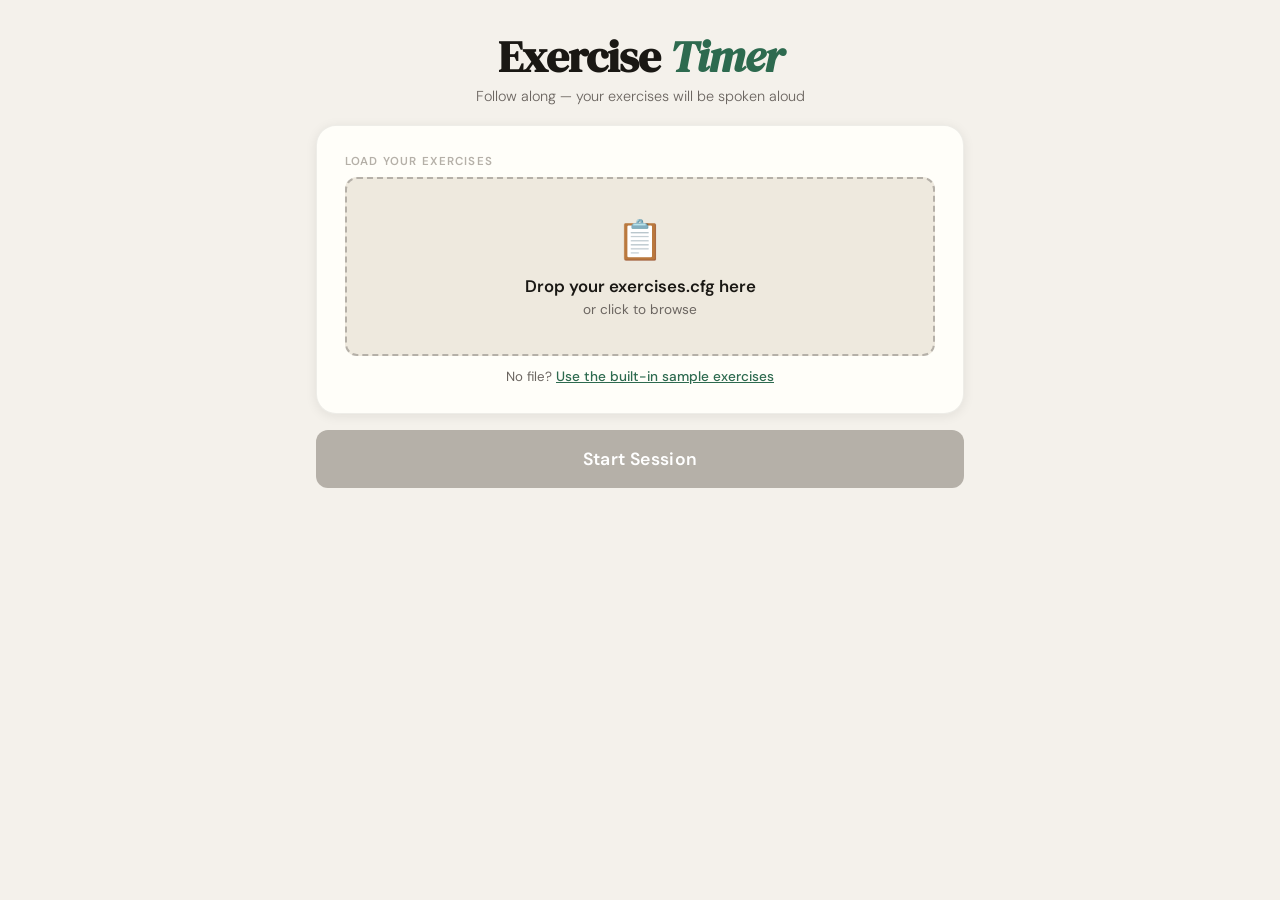
==== exercise/index.html @ 4d51b104 "chore: deploy exercise-timer from hughs-repo/exercise-timer@225a8779bfdbda6b2111a5f6056d120f2f032380" ====
<!DOCTYPE html>
<html lang="en">
<head>
<meta charset="UTF-8">
<meta name="viewport"  content="width=device-width, initial-scale=1.0">
<title>Exercise Timer</title>
<link rel="stylesheet" href="exercise_timer.css">
</head>
<body>
<div class="app">

  <!-- ═══ HEADER ═══ -->
  <header>
    <h1>Exercise <em>Timer</em></h1>
    <p>Follow along — your exercises will be spoken aloud</p>
  </header>

  <!-- ═══ SETUP SCREEN ═══ -->
  <div id="screen-setup" class="screen-active">

    <div class="speech-warn" id="speech-warn">
      ⚠ Your browser may not support speech. Please use Chrome, Edge, or Safari for the best experience.
    </div>

    <div class="card">
      <div class="section-label">Load your exercises</div>
      <div class="upload-zone" id="upload-zone">
        <input type="file" id="cfg-file" accept=".cfg,.txt,.ini">
        <span class="upload-icon">📋</span>
        <h3>Drop your exercises.cfg here</h3>
        <p>or click to browse</p>
      </div>
      <div class="cfg-status hidden" id="cfg-status"></div>
      <p class="cfg-hint">
        No file? <button class="btn-link" id="btn-use-default">Use the built-in sample exercises</button>
      </p>
    </div>

    <div class="card hidden" id="preview-card">
      <div class="section-label">Exercises loaded — tap to skip, drag &#8942; to reorder</div>
      <ul class="exercise-preview" id="exercise-preview"></ul>
      <p class="preview-hint">Greyed-out exercises will be skipped. Active exercises run in the order shown.</p>
    </div>

    <button class="btn-start" id="btn-start" disabled>Start Session</button>
  </div>

  <!-- ═══ SESSION SCREEN ═══ -->
  <div id="screen-session">

    <!-- Progress -->
    <div class="card card-progress">
      <div class="progress-bar-wrap"><div class="progress-bar-fill" id="progress-fill"></div></div>
      <div class="progress-label">
        <span id="progress-text">Starting…</span>
        <span id="elapsed-time">0:00</span>
      </div>
    </div>

    <!-- Info strip -->
    <div class="info-strip">
      <div class="info-chip">
        <div class="info-chip-label">Exercise</div>
        <div class="info-chip-value" id="chip-exercise">—</div>
      </div>
      <div class="info-chip">
        <div class="info-chip-label">Set</div>
        <div class="info-chip-value" id="chip-set">—</div>
      </div>
      <div class="info-chip">
        <div class="info-chip-label">Focus</div>
        <div class="info-chip-value" id="chip-focus">—</div>
      </div>
    </div>

    <!-- Main status -->
    <div class="card status-card">
      <div class="status-tag tag-intro" id="status-tag">Intro</div>
      <div class="status-main" id="status-main">Get ready</div>
      <div class="status-sub"  id="status-sub">Your session is about to begin</div>

      <div class="count-ring-wrap" id="ring-wrap">
        <div class="count-ring">
          <svg viewBox="0 0 96 96" width="96" height="96">
            <circle class="ring-bg"   cx="48" cy="48" r="42"/>
            <circle class="ring-fill" cx="48" cy="48" r="42"
              id="ring-fill-el"/>
          </svg>
          <div class="count-num" id="count-num">—</div>
        </div>
      </div>

      <div class="rep-dots" id="rep-dots"></div>
    </div>

    <!-- Log -->
    <div class="card card-log">
      <div class="section-label">Activity log</div>
      <div class="log" id="log"></div>
    </div>

    <!-- Controls -->
    <div class="controls">
      <button class="btn-pause" id="btn-pause">⏸ Pause</button>
      <button class="btn-stop"  id="btn-stop">Stop</button>
    </div>
  </div>

  <!-- ═══ DONE SCREEN ═══ -->
  <div id="screen-done">
    <div class="card done-card">
      <span class="done-icon">🎉</span>
      <h2>Session Complete!</h2>
      <p>Excellent work. Make sure to stay hydrated and rest well.</p>
      <div class="done-time" id="done-time"></div>
    </div>
    <button class="btn-again" id="btn-again">Start Another Session</button>
  </div>

</div>

<!-- ═══ PAUSE OVERLAY ═══ -->
<div class="pause-overlay" id="pause-overlay">
  <div class="pause-box">
    <h2>⏸ Paused</h2>
    <p>Take your time. Press Resume when you're ready to continue.</p>
    <button class="btn-resume" id="btn-resume">▶ Resume</button>
  </div>
</div>

<script src="exercise_timer.js"></script>
</body>
</html>
---- exercise/exercise_timer.css ----
/* ── Fonts ── */
  @import url('https://fonts.googleapis.com/css2?family=DM+Serif+Display:ital@0;1&family=DM+Sans:wght@300;400;500;600&display=swap');

  /* ── Variables ── */
  :root {
    --bg:           #f4f1eb;
    --surface:      #fffef9;
    --surface2:     #eee9de;
    --ink:          #1a1814;
    --ink-soft:     #6b6560;
    --ink-faint:    #b5b0a8;
    --accent:       #2d6a4f;
    --accent-light: #d8f3dc;
    --warn:         #c1440e;
    --warn-light:   #fde8df;
    --gold:         #b5830a;
    --gold-light:   #fef3cd;
    --radius:       12px;
    --radius-lg:    20px;
    --shadow:       0 2px 12px rgba(26,24,20,0.08);
    --shadow-lg:    0 8px 40px rgba(26,24,20,0.14);
    --transition:   0.25s ease;
  }

  /* ── Reset ── */
  *, *::before, *::after { box-sizing: border-box; margin: 0; padding: 0; }
  html, body { height: 100%; }

  body {
    font-family: 'DM Sans', sans-serif;
    background: var(--bg);
    color: var(--ink);
    min-height: 100vh;
    display: flex;
    flex-direction: column;
    align-items: center;
  }

  /* ── Layout ── */
  .app {
    width: 100%;
    max-width: 680px;
    padding: 24px 16px 16px;
    display: flex;
    flex-direction: column;
    gap: 16px;
  }

  /* ── Header ── */
  header {
    text-align: center;
    padding: 8px 0 4px;
  }
  header h1 {
    font-family: 'DM Serif Display', serif;
    font-size: clamp(2rem, 6vw, 2.8rem);
    letter-spacing: -0.02em;
    color: var(--ink);
    line-height: 1.1;
  }
  header h1 em {
    font-style: italic;
    color: var(--accent);
  }
  header p {
    margin-top: 6px;
    font-size: 0.9rem;
    color: var(--ink-soft);
    font-weight: 300;
  }

  /* ── Cards ── */
  .card {
    background: var(--surface);
    border-radius: var(--radius-lg);
    padding: 28px 28px;
    box-shadow: var(--shadow);
    border: 1px solid rgba(26,24,20,0.07);
  }

  /* ── Setup screen ── */
  #screen-setup  { display: none; flex-direction: column; gap: 16px; }
  #screen-setup.screen-active  { display: flex; }

  .upload-zone {
    border: 2px dashed var(--ink-faint);
    border-radius: var(--radius);
    padding: 36px 24px;
    text-align: center;
    cursor: pointer;
    transition: var(--transition);
    background: var(--surface2);
    position: relative;
  }
  .upload-zone:hover, .upload-zone.drag-over {
    border-color: var(--accent);
    background: var(--accent-light);
  }
  .upload-zone input[type=file] {
    position: absolute; inset: 0; opacity: 0; cursor: pointer; width: 100%; height: 100%;
  }
  .upload-icon {
    font-size: 2.4rem;
    margin-bottom: 10px;
    display: block;
  }
  .upload-zone h3 {
    font-size: 1.05rem;
    font-weight: 600;
    margin-bottom: 4px;
  }
  .upload-zone p {
    font-size: 0.85rem;
    color: var(--ink-soft);
  }
  .upload-zone.loaded {
    border-color: var(--accent);
    border-style: solid;
    background: var(--accent-light);
  }
  .upload-zone.loaded .upload-icon::after { content: '✓'; }

  .cfg-status {
    font-size: 0.82rem;
    color: var(--accent);
    font-weight: 500;
    margin-top: 6px;
  }

  /* Use default config button */
  .btn-link {
    background: none; border: none; cursor: pointer;
    color: var(--accent); font-size: 0.85rem; font-weight: 500;
    text-decoration: underline; font-family: inherit;
    padding: 0;
  }
  .btn-link:hover { color: var(--ink); }

  /* Exercise preview list */
  .exercise-preview {
    list-style: none;
    display: flex;
    flex-direction: column;
    gap: 8px;
  }
  .exercise-preview li {
    display: flex;
    align-items: center;
    gap: 10px;
    padding: 10px 14px;
    background: var(--surface2);
    border-radius: var(--radius);
    font-size: 0.9rem;
  }
  .ex-num {
    width: 26px; height: 26px;
    border-radius: 50%;
    background: var(--accent);
    color: white;
    display: flex; align-items: center; justify-content: center;
    font-size: 0.75rem; font-weight: 600;
    flex-shrink: 0;
  }
  .ex-meta { color: var(--ink-soft); font-size: 0.78rem; margin-top: 2px; }

  /* ── Big start button ── */
  .btn-start {
    width: 100%;
    padding: 18px 24px;
    background: var(--accent);
    color: white;
    border: none;
    border-radius: var(--radius);
    font-family: 'DM Sans', sans-serif;
    font-size: 1.1rem;
    font-weight: 600;
    cursor: pointer;
    letter-spacing: 0.02em;
    transition: var(--transition);
    box-shadow: 0 4px 16px rgba(45,106,79,0.3);
    position: sticky;
    bottom: 0;
    z-index: 10;
  }
  .btn-start:hover { background: #235c42; transform: translateY(-1px); box-shadow: 0 6px 20px rgba(45,106,79,0.35); }
  .btn-start:active { transform: translateY(0); }
  .btn-start:disabled { background: var(--ink-faint); box-shadow: none; cursor: not-allowed; transform: none; }

  /* ── Session screen ── */
  #screen-session { display: none; flex-direction: column; gap: 16px; }
  #screen-session.screen-active { display: flex; }

  /* Progress bar */
  .progress-bar-wrap {
    background: var(--surface2);
    border-radius: 99px;
    height: 6px;
    overflow: hidden;
  }
  .progress-bar-fill {
    height: 100%;
    background: var(--accent);
    border-radius: 99px;
    transition: width 0.3s linear;
    width: var(--progress-pct, 0%);
  }
  .progress-label {
    display: flex; justify-content: space-between;
    font-size: 0.78rem; color: var(--ink-soft);
    margin-top: 6px;
  }

  /* Status card — the main display */
  .status-card {
    text-align: center;
    padding: 20px 20px;
  }
  .status-tag {
    display: inline-block;
    font-size: 0.72rem;
    font-weight: 600;
    letter-spacing: 0.12em;
    text-transform: uppercase;
    padding: 4px 12px;
    border-radius: 99px;
    margin-bottom: 8px;
  }
  .tag-intro    { background: var(--gold-light);   color: var(--gold); }
  .tag-ready    { background: var(--surface2);      color: var(--ink-soft); }
  .tag-hold     { background: var(--accent-light);  color: var(--accent); }
  .tag-relax    { background: var(--warn-light);    color: var(--warn); }
  .tag-done     { background: var(--accent-light);  color: var(--accent); }

  .status-main {
    font-family: 'DM Serif Display', serif;
    font-size: clamp(1.8rem, 7vw, 2.8rem);
    line-height: 1.1;
    letter-spacing: -0.02em;
    margin-bottom: 6px;
    min-height: 1.2em;
  }
  .status-sub {
    font-size: 0.88rem;
    color: var(--ink-soft);
    font-weight: 400;
    min-height: 1.4em;
  }

  /* Count ring */
  .count-ring-wrap {
    display: flex;
    justify-content: center;
    margin: 12px 0 4px;
  }
  .count-ring {
    position: relative;
    width: 96px; height: 96px;
  }
  .count-ring svg { transform: rotate(-90deg); }
  .count-ring circle {
    fill: none;
    stroke-width: 7;
  }
  .ring-bg    { stroke: var(--surface2); }
  .ring-fill  { stroke: var(--accent); stroke-linecap: round;
                stroke-dasharray: 263.9;
                stroke-dashoffset: var(--dash-offset, 0);
                transition: stroke-dashoffset 0.9s linear; }
  .ring-fill.relax { stroke: var(--warn); }
  .count-num {
    position: absolute; inset: 0;
    display: flex; align-items: center; justify-content: center;
    font-family: 'DM Serif Display', serif;
    font-size: 2rem;
    color: var(--ink);
  }

  /* Rep tracker dots */
  .rep-dots {
    display: flex; flex-wrap: wrap; justify-content: center; gap: 6px;
    margin: 12px 0 4px;
  }
  .rep-dot {
    width: 10px; height: 10px;
    border-radius: 50%;
    background: var(--surface2);
    border: 1.5px solid var(--ink-faint);
    transition: var(--transition);
  }
  .rep-dot.done  { background: var(--accent); border-color: var(--accent); }
  .rep-dot.active { background: var(--gold);  border-color: var(--gold); transform: scale(1.3); }

  /* Info strip: exercise / set / focus area */
  .info-strip {
    display: grid;
    grid-template-columns: 1fr 1fr 1fr;
    gap: 8px;
  }
  .info-chip {
    background: var(--surface2);
    border-radius: var(--radius);
    padding: 10px 12px;
    text-align: center;
  }
  .info-chip-label {
    font-size: 0.68rem;
    letter-spacing: 0.08em;
    text-transform: uppercase;
    color: var(--ink-faint);
    font-weight: 600;
  }
  .info-chip-value {
    font-size: 0.9rem;
    font-weight: 600;
    color: var(--ink);
    margin-top: 2px;
    white-space: nowrap;
    overflow: hidden;
    text-overflow: ellipsis;
  }

  /* Log */
  .log {
    background: var(--surface2);
    border-radius: var(--radius);
    padding: 12px 14px;
    max-height: 100px;
    overflow-y: auto;
    font-size: 0.8rem;
    color: var(--ink-soft);
    line-height: 1.7;
  }
  .log-entry { display: flex; gap: 8px; }
  .log-time  { color: var(--ink-faint); flex-shrink: 0; font-size: 0.72rem; padding-top: 2px; }

  /* Controls */
  .controls {
    display: flex;
    gap: 12px;
    position: sticky;
    bottom: 0;
    background: var(--bg);
    padding: 12px 0 4px;
    z-index: 10;
  }
  .btn-pause {
    flex: 1;
    padding: 16px;
    border-radius: var(--radius);
    font-family: 'DM Sans', sans-serif;
    font-size: 1rem;
    font-weight: 600;
    cursor: pointer;
    border: 2px solid var(--accent);
    background: white;
    color: var(--accent);
    transition: var(--transition);
  }
  .btn-pause:hover  { background: var(--accent-light); }
  .btn-pause.paused { background: var(--accent); color: white; }
  .btn-stop {
    padding: 16px 20px;
    border-radius: var(--radius);
    font-family: 'DM Sans', sans-serif;
    font-size: 0.9rem;
    font-weight: 500;
    cursor: pointer;
    border: 2px solid var(--ink-faint);
    background: white;
    color: var(--ink-soft);
    transition: var(--transition);
  }
  .btn-stop:hover { border-color: var(--warn); color: var(--warn); background: var(--warn-light); }

  /* Pause overlay */
  .pause-overlay {
    display: none;
    position: fixed; inset: 0;
    background: rgba(26,24,20,0.55);
    backdrop-filter: blur(4px);
    z-index: 100;
    align-items: center;
    justify-content: center;
  }
  .pause-overlay.active { display: flex; }
  .pause-box {
    background: var(--surface);
    border-radius: var(--radius-lg);
    padding: 40px 48px;
    text-align: center;
    box-shadow: var(--shadow-lg);
    max-width: 360px;
  }
  .pause-box h2 {
    font-family: 'DM Serif Display', serif;
    font-size: 2rem;
    margin-bottom: 8px;
  }
  .pause-box p {
    color: var(--ink-soft);
    font-size: 0.9rem;
    margin-bottom: 24px;
  }
  .btn-resume {
    width: 100%;
    padding: 16px;
    background: var(--accent);
    color: white;
    border: none;
    border-radius: var(--radius);
    font-family: 'DM Sans', sans-serif;
    font-size: 1rem;
    font-weight: 600;
    cursor: pointer;
    transition: var(--transition);
  }
  .btn-resume:hover { background: #235c42; }

  /* ── Done screen ── */
  #screen-done {
    display: none;
    text-align: center;
    flex-direction: column;
    gap: 20px;
  }
  #screen-done.screen-active { display: flex; }
  .done-card {
    padding: 48px 36px;
    text-align: center;
  }
  .done-icon { font-size: 3.5rem; margin-bottom: 16px; display: block; }
  .done-card h2 {
    font-family: 'DM Serif Display', serif;
    font-size: 2.2rem;
    margin-bottom: 10px;
  }
  .done-card p { color: var(--ink-soft); font-size: 0.95rem; line-height: 1.6; }
  .done-time {
    font-family: 'DM Serif Display', serif;
    font-size: 1.4rem;
    color: var(--accent);
    margin-top: 8px;
  }
  .btn-again {
    width: 100%;
    padding: 16px;
    background: var(--accent);
    color: white;
    border: none;
    border-radius: var(--radius);
    font-family: 'DM Sans', sans-serif;
    font-size: 1rem;
    font-weight: 600;
    cursor: pointer;
    transition: var(--transition);
    box-shadow: 0 4px 16px rgba(45,106,79,0.3);
  }
  .btn-again:hover { background: #235c42; }

  /* ── Utility ── */
  .hidden { display: none !important; }
  .section-label {
    font-size: 0.72rem;
    letter-spacing: 0.1em;
    text-transform: uppercase;
    font-weight: 600;
    color: var(--ink-faint);
    margin-bottom: 8px;
  }

  /* Speech warning */
  .speech-warn {
    background: var(--warn-light);
    border: 1px solid #f5c2ac;
    border-radius: var(--radius);
    padding: 12px 16px;
    font-size: 0.84rem;
    color: var(--warn);
    display: none;
  }
  .speech-warn.show { display: block; }

  /* ── Classes replacing inline styles ── */
  .cfg-hint {
    margin-top: 12px;
    font-size: 0.83rem;
    color: var(--ink-soft);
    text-align: center;
  }
  .card-progress { padding: 20px 24px; }
  .card-log      { padding: 16px 20px; }
  .count-ring-wrap { display: none; }   /* hidden by default; JS uses .ring-visible */
  .count-ring-wrap.ring-visible { display: flex; }
  .ex-name { font-weight: 600; }

  /* ── Exercise list: drag + tap ── */
  .exercise-preview li {
    cursor: default;
    transition: opacity 0.2s, background 0.2s;
    position: relative;
    user-select: none;
  }
  .ex-drag-handle {
    font-size: 1.3rem;
    color: var(--ink-faint);
    cursor: grab;
    padding: 0 4px;
    flex-shrink: 0;
    line-height: 1;
    touch-action: none;
  }
  .ex-drag-handle:active { cursor: grabbing; }
  .ex-body { flex: 1; min-width: 0; }
  .ex-toggle-btn {
    width: 28px; height: 28px;
    border-radius: 50%;
    background: var(--surface2);
    border: 1.5px solid var(--ink-faint);
    display: flex; align-items: center; justify-content: center;
    font-size: 1.1rem;
    cursor: pointer;
    flex-shrink: 0;
    color: var(--ink-soft);
    transition: background 0.15s, border-color 0.15s;
    font-weight: 300;
    line-height: 1;
  }
  .ex-toggle-btn:hover { background: var(--warn-light); border-color: var(--warn); color: var(--warn); }
  .ex-disabled {
    opacity: 0.38;
  }
  .ex-disabled .ex-toggle-btn { color: var(--accent); }
  .ex-disabled .ex-toggle-btn:hover { background: var(--accent-light); border-color: var(--accent); color: var(--accent); }
  .ex-num-off { background: var(--ink-faint) !important; }
  .ex-dragging {
    opacity: 0.5;
    outline: 2px dashed var(--accent);
    outline-offset: 2px;
    border-radius: var(--radius);
  }
  .preview-hint {
    font-size: 0.78rem;
    color: var(--ink-faint);
    text-align: center;
    margin-top: 4px;
    font-style: italic;
  }
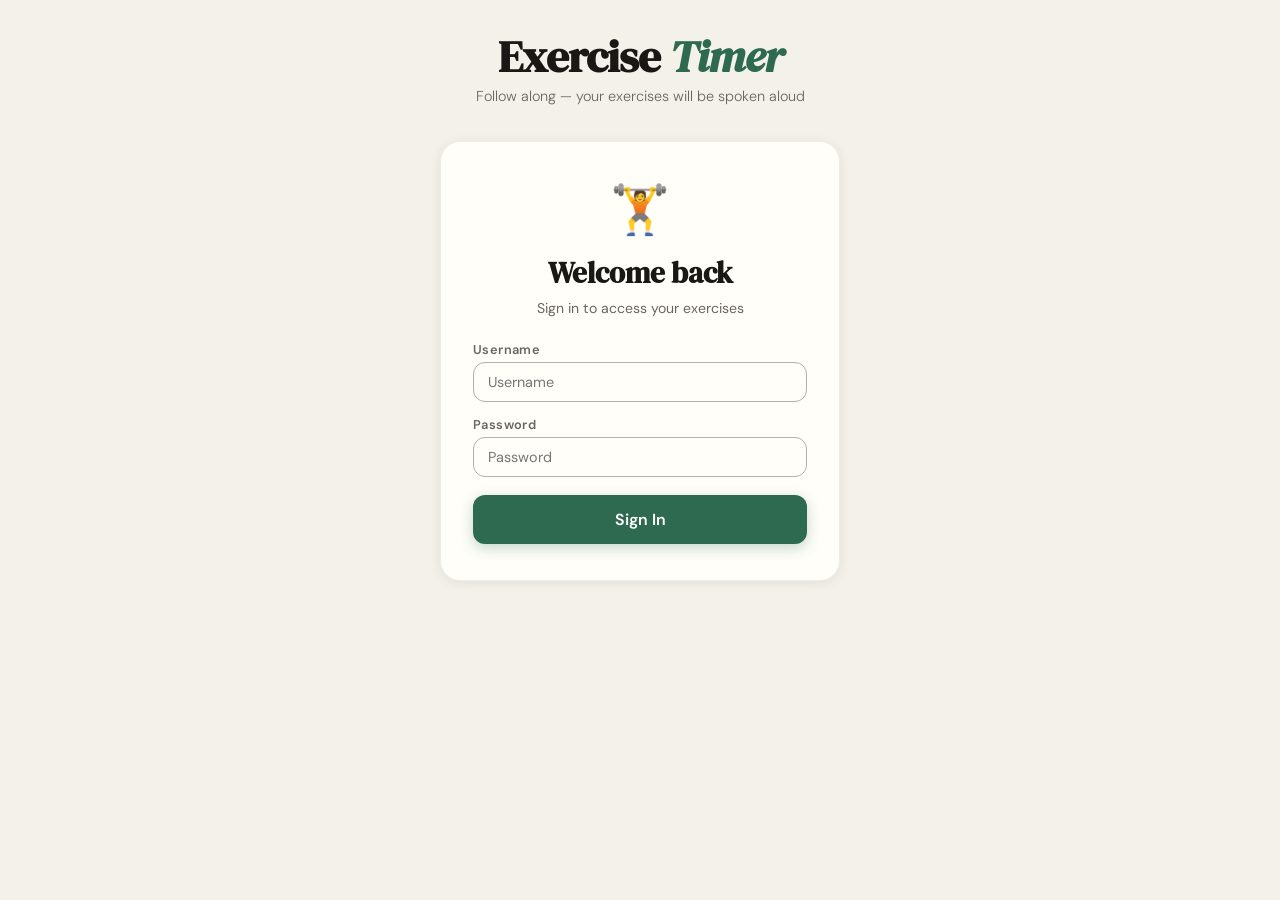
==== commit db278eb1: "chore: deploy exercise-timer from hughs-repo/exercise-timer@27231e31543a9da04f970cd0b881cfaf8a8c1128" ====
--- a/exercise/index.html
+++ b/exercise/index.html
@@ -15,25 +15,71 @@
     <p>Follow along — your exercises will be spoken aloud</p>
   </header>
 
+  <!-- ═══ USER BAR (shown when logged in) ═══ -->
+  <div class="user-bar hidden" id="user-bar">
+    <div class="user-bar-left">
+      <span class="user-bar-icon">👤</span>
+      <span class="user-bar-name" id="user-bar-name">—</span>
+      <span class="user-bar-role-badge" id="user-bar-role">user</span>
+    </div>
+    <div class="user-bar-right">
+      <button class="btn-user-action" id="btn-change-password">Change Password</button>
+      <button class="btn-user-action btn-manage-users hidden" id="btn-manage-users">Manage Users</button>
+      <button class="btn-user-action btn-logout" id="btn-logout">Sign Out</button>
+    </div>
+  </div>
+
+  <!-- ═══ LOGIN SCREEN ═══ -->
+  <div id="screen-login" class="screen-active">
+    <div class="card login-card">
+      <div class="login-icon">🏋️</div>
+      <h2 class="login-title">Welcome back</h2>
+      <p class="login-hint">Sign in to access your exercises</p>
+      <div id="login-error" class="form-error hidden"></div>
+      <form id="login-form">
+        <div class="form-group">
+          <label for="login-username">Username</label>
+          <input type="text" id="login-username" autocomplete="username"
+                 placeholder="Username" required>
+        </div>
+        <div class="form-group">
+          <label for="login-password">Password</label>
+          <input type="password" id="login-password" autocomplete="current-password"
+                 placeholder="Password" required>
+        </div>
+        <button type="submit" class="btn-primary" id="btn-login">Sign In</button>
+      </form>
+    </div>
+  </div>
+
   <!-- ═══ SETUP SCREEN ═══ -->
-  <div id="screen-setup" class="screen-active">
+  <div id="screen-setup">
 
     <div class="speech-warn" id="speech-warn">
       ⚠ Your browser may not support speech. Please use Chrome, Edge, or Safari for the best experience.
     </div>
 
-    <div class="card">
-      <div class="section-label">Load your exercises</div>
-      <div class="upload-zone" id="upload-zone">
-        <input type="file" id="cfg-file" accept=".cfg,.txt,.ini">
-        <span class="upload-icon">📋</span>
-        <h3>Drop your exercises.cfg here</h3>
-        <p>or click to browse</p>
-      </div>
-      <div class="cfg-status hidden" id="cfg-status"></div>
-      <p class="cfg-hint">
-        No file? <button class="btn-link" id="btn-use-default">Use the built-in sample exercises</button>
-      </p>
+    <!-- Upload section: visible to admins only -->
+    <div id="upload-section">
+      <div class="card">
+        <div class="section-label">Load your exercises</div>
+        <div class="upload-zone" id="upload-zone">
+          <input type="file" id="cfg-file" accept=".cfg,.txt,.ini">
+          <span class="upload-icon">📋</span>
+          <h3>Drop your exercises.cfg here</h3>
+          <p>or click to browse</p>
+        </div>
+        <div class="cfg-status hidden" id="cfg-status"></div>
+        <p class="cfg-hint">
+          No file? <button class="btn-link" id="btn-use-default">Use the built-in sample exercises</button>
+        </p>
+      </div>
+    </div>
+
+    <!-- Config info: visible to ordinary users (their personal config is auto-loaded) -->
+    <div id="user-cfg-info" class="card hidden">
+      <div class="section-label">Your exercise configuration</div>
+      <div class="cfg-user-status" id="user-cfg-status"></div>
     </div>
 
     <div class="card hidden" id="preview-card">
@@ -117,6 +163,16 @@
     <button class="btn-again" id="btn-again">Start Another Session</button>
   </div>
 
+  <!-- ═══ USER MANAGEMENT SCREEN (admin only) ═══ -->
+  <div id="screen-user-mgmt">
+    <div class="card">
+      <div class="section-label">User Management</div>
+      <div id="user-list-container"></div>
+      <button class="btn-primary btn-add-user-open" id="btn-open-add-user">+ Add User</button>
+    </div>
+    <button class="btn-secondary btn-back" id="btn-back-to-setup">← Back to Setup</button>
+  </div>
+
 </div>
 
 <!-- ═══ PAUSE OVERLAY ═══ -->
@@ -128,6 +184,85 @@
   </div>
 </div>
 
+<!-- ═══ CHANGE PASSWORD MODAL ═══ -->
+<div class="modal-overlay" id="change-password-overlay">
+  <div class="modal-box">
+    <h2 class="modal-title">Change Password</h2>
+    <div id="change-pw-error" class="form-error hidden"></div>
+    <form id="change-password-form">
+      <div class="form-group">
+        <label for="cp-current">Current Password</label>
+        <input type="password" id="cp-current" placeholder="Current password" required>
+      </div>
+      <div class="form-group">
+        <label for="cp-new">New Password</label>
+        <input type="password" id="cp-new" placeholder="New password (min 8 characters)" required>
+      </div>
+      <div class="form-group">
+        <label for="cp-confirm">Confirm New Password</label>
+        <input type="password" id="cp-confirm" placeholder="Confirm new password" required>
+      </div>
+      <div class="modal-buttons">
+        <button type="submit" class="btn-primary">Change Password</button>
+        <button type="button" class="btn-secondary" id="btn-cancel-change-pw">Cancel</button>
+      </div>
+    </form>
+  </div>
+</div>
+
+<!-- ═══ ADD USER MODAL (admin only) ═══ -->
+<div class="modal-overlay" id="add-user-overlay">
+  <div class="modal-box">
+    <h2 class="modal-title">Add User</h2>
+    <div id="add-user-error" class="form-error hidden"></div>
+    <form id="add-user-form">
+      <div class="form-group">
+        <label for="au-username">Username</label>
+        <input type="text" id="au-username" placeholder="Username" autocomplete="off" required>
+      </div>
+      <div class="form-group">
+        <label for="au-password">Password</label>
+        <input type="password" id="au-password" placeholder="Password (min 8 characters)" required>
+      </div>
+      <div class="form-group">
+        <label for="au-role">Role</label>
+        <select id="au-role">
+          <option value="user">User (ordinary)</option>
+          <option value="admin">Admin</option>
+        </select>
+      </div>
+      <div class="modal-buttons">
+        <button type="submit" class="btn-primary">Add User</button>
+        <button type="button" class="btn-secondary" id="btn-cancel-add-user">Cancel</button>
+      </div>
+    </form>
+  </div>
+</div>
+
+<!-- ═══ SET USER PASSWORD MODAL (admin only) ═══ -->
+<div class="modal-overlay" id="set-password-overlay">
+  <div class="modal-box">
+    <h2 class="modal-title">Set Password for <span id="set-pw-username-label"></span></h2>
+    <div id="set-pw-error" class="form-error hidden"></div>
+    <form id="set-password-form">
+      <div class="form-group">
+        <label for="sp-new">New Password</label>
+        <input type="password" id="sp-new" placeholder="New password (min 8 characters)" required>
+      </div>
+      <div class="form-group">
+        <label for="sp-confirm">Confirm Password</label>
+        <input type="password" id="sp-confirm" placeholder="Confirm new password" required>
+      </div>
+      <div class="modal-buttons">
+        <button type="submit" class="btn-primary">Set Password</button>
+        <button type="button" class="btn-secondary" id="btn-cancel-set-pw">Cancel</button>
+      </div>
+    </form>
+  </div>
+</div>
+
+<script src="auth.js"></script>
+<script src="user-manager.js"></script>
 <script src="exercise_timer.js"></script>
 </body>
 </html>
--- a/exercise/exercise_timer.css
+++ b/exercise/exercise_timer.css
@@ -546,3 +546,251 @@
     font-style: italic;
   }
 
+  /* ── Login screen ── */
+  #screen-login  { display: none; flex-direction: column; align-items: center; padding: 16px 0; }
+  #screen-login.screen-active  { display: flex; }
+
+  .login-card {
+    width: 100%;
+    max-width: 400px;
+    text-align: center;
+    padding: 36px 32px;
+  }
+  .login-icon { font-size: 3rem; margin-bottom: 12px; display: block; }
+  .login-title {
+    font-family: 'DM Serif Display', serif;
+    font-size: 1.8rem;
+    margin-bottom: 6px;
+  }
+  .login-hint { color: var(--ink-soft); font-size: 0.88rem; margin-bottom: 24px; }
+
+  /* ── User management screen ── */
+  #screen-user-mgmt { display: none; flex-direction: column; gap: 16px; }
+  #screen-user-mgmt.screen-active { display: flex; }
+
+  /* ── User bar ── */
+  .user-bar {
+    display: flex;
+    align-items: center;
+    justify-content: space-between;
+    flex-wrap: wrap;
+    gap: 8px;
+    background: var(--surface);
+    border-radius: var(--radius);
+    padding: 10px 16px;
+    box-shadow: var(--shadow);
+    border: 1px solid rgba(26,24,20,0.07);
+    font-size: 0.84rem;
+  }
+  .user-bar-left { display: flex; align-items: center; gap: 8px; }
+  .user-bar-icon { font-size: 1.1rem; }
+  .user-bar-name { font-weight: 600; color: var(--ink); }
+  .user-bar-role-badge {
+    font-size: 0.68rem;
+    font-weight: 600;
+    letter-spacing: 0.08em;
+    text-transform: uppercase;
+    padding: 2px 8px;
+    border-radius: 99px;
+    background: var(--accent-light);
+    color: var(--accent);
+  }
+  .user-bar-role-badge.role-admin {
+    background: var(--gold-light);
+    color: var(--gold);
+  }
+  .user-bar-right { display: flex; align-items: center; gap: 8px; flex-wrap: wrap; }
+  .btn-user-action {
+    padding: 6px 12px;
+    border-radius: var(--radius);
+    font-family: 'DM Sans', sans-serif;
+    font-size: 0.78rem;
+    font-weight: 500;
+    cursor: pointer;
+    border: 1.5px solid var(--ink-faint);
+    background: white;
+    color: var(--ink-soft);
+    transition: var(--transition);
+  }
+  .btn-user-action:hover { border-color: var(--accent); color: var(--accent); background: var(--accent-light); }
+  .btn-logout { border-color: var(--warn); color: var(--warn); }
+  .btn-logout:hover { background: var(--warn-light); border-color: var(--warn); color: var(--warn); }
+
+  /* ── Shared form group ── */
+  .form-group {
+    display: flex;
+    flex-direction: column;
+    gap: 4px;
+    margin-bottom: 14px;
+    text-align: left;
+  }
+  .form-group label {
+    font-size: 0.8rem;
+    font-weight: 600;
+    color: var(--ink-soft);
+    letter-spacing: 0.03em;
+  }
+  .form-group input,
+  .form-group select {
+    width: 100%;
+    padding: 10px 14px;
+    border: 1.5px solid var(--ink-faint);
+    border-radius: var(--radius);
+    font-family: 'DM Sans', sans-serif;
+    font-size: 0.9rem;
+    color: var(--ink);
+    background: var(--surface);
+    transition: var(--transition);
+    outline: none;
+  }
+  .form-group input:focus,
+  .form-group select:focus { border-color: var(--accent); box-shadow: 0 0 0 3px rgba(45,106,79,0.12); }
+
+  /* ── Form error message ── */
+  .form-error {
+    background: var(--warn-light);
+    border: 1px solid #f5c2ac;
+    border-radius: var(--radius);
+    padding: 10px 14px;
+    font-size: 0.84rem;
+    color: var(--warn);
+    margin-bottom: 14px;
+    text-align: left;
+  }
+
+  /* ── Shared button variants ── */
+  .btn-primary {
+    width: 100%;
+    padding: 14px 20px;
+    background: var(--accent);
+    color: white;
+    border: none;
+    border-radius: var(--radius);
+    font-family: 'DM Sans', sans-serif;
+    font-size: 1rem;
+    font-weight: 600;
+    cursor: pointer;
+    transition: var(--transition);
+    box-shadow: 0 4px 14px rgba(45,106,79,0.28);
+    margin-top: 4px;
+  }
+  .btn-primary:hover { background: #235c42; transform: translateY(-1px); }
+  .btn-primary:active { transform: translateY(0); }
+
+  .btn-secondary {
+    width: 100%;
+    padding: 14px 20px;
+    background: white;
+    color: var(--ink-soft);
+    border: 2px solid var(--ink-faint);
+    border-radius: var(--radius);
+    font-family: 'DM Sans', sans-serif;
+    font-size: 0.95rem;
+    font-weight: 500;
+    cursor: pointer;
+    transition: var(--transition);
+  }
+  .btn-secondary:hover { border-color: var(--accent); color: var(--accent); }
+
+  .btn-back { margin-top: 4px; }
+
+  /* ── Modal overlay ── */
+  .modal-overlay {
+    display: none;
+    position: fixed; inset: 0;
+    background: rgba(26,24,20,0.55);
+    backdrop-filter: blur(4px);
+    z-index: 200;
+    align-items: center;
+    justify-content: center;
+    padding: 16px;
+  }
+  .modal-overlay.active { display: flex; }
+  .modal-box {
+    background: var(--surface);
+    border-radius: var(--radius-lg);
+    padding: 36px 36px 28px;
+    width: 100%;
+    max-width: 400px;
+    box-shadow: var(--shadow-lg);
+  }
+  .modal-title {
+    font-family: 'DM Serif Display', serif;
+    font-size: 1.5rem;
+    margin-bottom: 20px;
+  }
+  .modal-buttons {
+    display: flex;
+    flex-direction: column;
+    gap: 8px;
+    margin-top: 4px;
+  }
+
+  /* ── User list (in user management screen) ── */
+  .user-list {
+    list-style: none;
+    display: flex;
+    flex-direction: column;
+    gap: 8px;
+    margin-bottom: 16px;
+  }
+  .user-list-item {
+    display: flex;
+    align-items: center;
+    justify-content: space-between;
+    gap: 12px;
+    padding: 12px 14px;
+    background: var(--surface2);
+    border-radius: var(--radius);
+    flex-wrap: wrap;
+  }
+  .user-list-info { display: flex; align-items: center; gap: 10px; flex-wrap: wrap; }
+  .user-list-name { font-weight: 600; font-size: 0.95rem; }
+  .user-list-role-badge {
+    font-size: 0.68rem;
+    font-weight: 600;
+    letter-spacing: 0.08em;
+    text-transform: uppercase;
+    padding: 2px 8px;
+    border-radius: 99px;
+    background: var(--accent-light);
+    color: var(--accent);
+  }
+  .user-list-role-badge.role-admin {
+    background: var(--gold-light);
+    color: var(--gold);
+  }
+  .user-list-you { font-size: 0.75rem; color: var(--ink-faint); font-style: italic; }
+  .user-list-actions { display: flex; gap: 8px; flex-wrap: wrap; }
+  .btn-user-list-action {
+    padding: 5px 10px;
+    border-radius: var(--radius);
+    font-family: 'DM Sans', sans-serif;
+    font-size: 0.76rem;
+    font-weight: 500;
+    cursor: pointer;
+    border: 1.5px solid var(--ink-faint);
+    background: white;
+    color: var(--ink-soft);
+    transition: var(--transition);
+  }
+  .btn-user-list-action:hover { border-color: var(--accent); color: var(--accent); background: var(--accent-light); }
+  .btn-delete-user:hover { border-color: var(--warn); color: var(--warn); background: var(--warn-light); }
+  .user-list-empty { color: var(--ink-faint); font-size: 0.88rem; margin-bottom: 16px; }
+
+  .btn-add-user-open {
+    width: auto;
+    padding: 10px 20px;
+    font-size: 0.88rem;
+    box-shadow: none;
+    margin-top: 8px;
+  }
+
+  /* ── User config info (ordinary user setup card) ── */
+  .cfg-user-status {
+    font-size: 0.88rem;
+    color: var(--accent);
+    font-weight: 500;
+    padding: 4px 0;
+  }
+
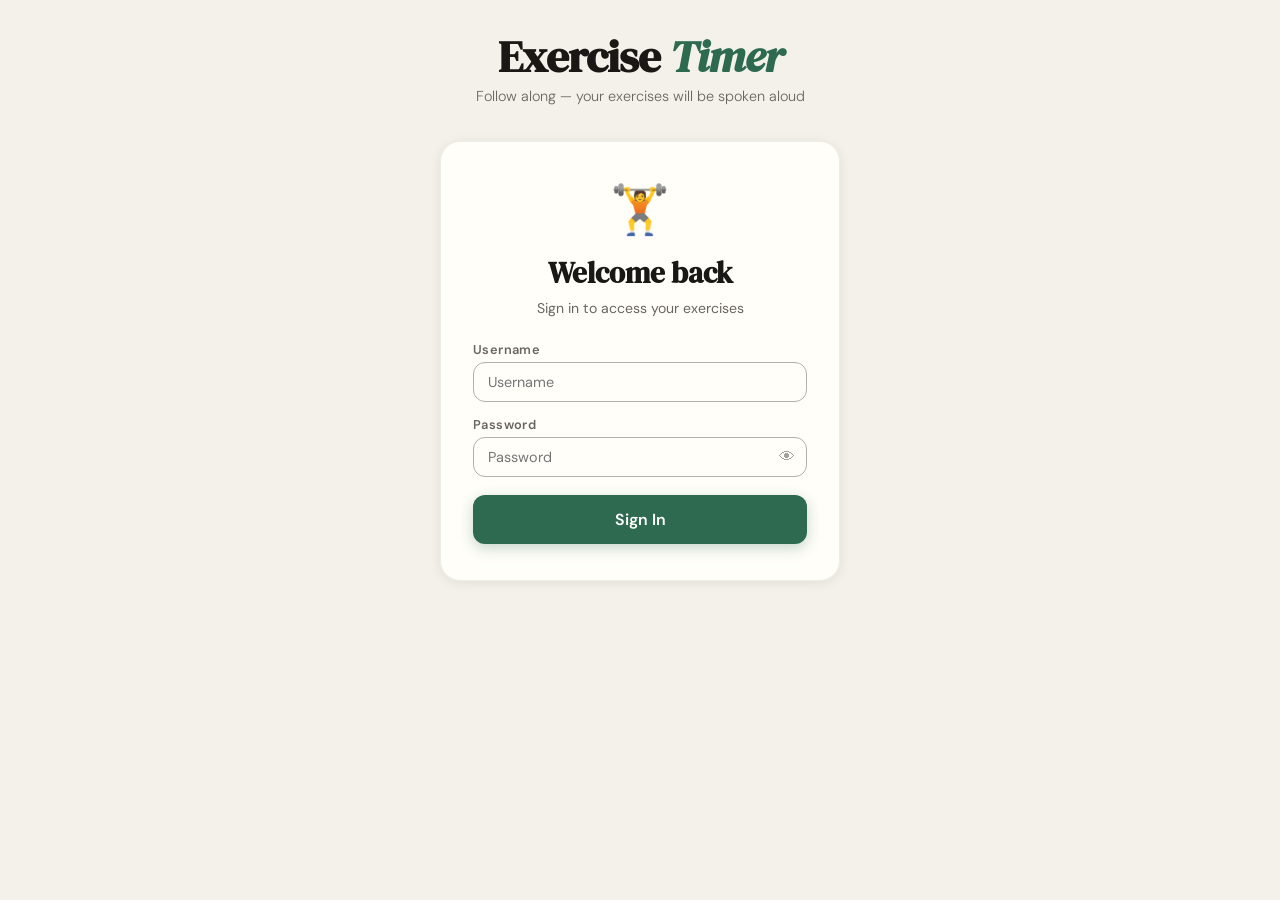
==== commit a9619b0e: "chore: deploy exercise-timer from hughs-repo/exercise-timer@5ff1ffb995609fd82ec4522e27aa3aa883e447fc" ====
--- a/exercise/index.html
+++ b/exercise/index.html
@@ -40,12 +40,16 @@
         <div class="form-group">
           <label for="login-username">Username</label>
           <input type="text" id="login-username" autocomplete="username"
-                 placeholder="Username" required>
+                 placeholder="Username" required
+                 autocapitalize="none" autocorrect="off" spellcheck="false">
         </div>
         <div class="form-group">
           <label for="login-password">Password</label>
-          <input type="password" id="login-password" autocomplete="current-password"
-                 placeholder="Password" required>
+          <div class="pw-wrap">
+            <input type="password" id="login-password" autocomplete="current-password"
+                   placeholder="Password" required>
+            <button type="button" class="btn-pw-toggle" aria-label="Show password">👁</button>
+          </div>
         </div>
         <button type="submit" class="btn-primary" id="btn-login">Sign In</button>
       </form>
@@ -173,6 +177,29 @@
     <button class="btn-secondary btn-back" id="btn-back-to-setup">← Back to Setup</button>
   </div>
 
+  <!-- ═══ EDIT USER CONFIG SCREEN (admin only) ═══ -->
+  <div id="screen-edit-user-cfg">
+    <div class="card">
+      <div class="section-label">Editing config for <span id="edit-cfg-username"></span></div>
+
+      <div class="form-group">
+        <label for="edit-cfg-fullname">Full Name <span class="label-optional">(optional)</span></label>
+        <input type="text" id="edit-cfg-fullname" placeholder="e.g. Jane Smith" autocomplete="off">
+      </div>
+
+      <div class="section-label edit-section-mt">Exercise Configuration</div>
+      <ul class="exercise-preview" id="edit-exercise-preview"></ul>
+      <p class="preview-hint">Greyed-out exercises will be removed when saved. Drag &#8942; to reorder.</p>
+
+      <div class="edit-cfg-actions">
+        <button class="btn-link" id="btn-reset-to-default">⟳ Reset to Default Config</button>
+      </div>
+    </div>
+
+    <button class="btn-primary" id="btn-save-user-cfg">Save Changes</button>
+    <button class="btn-secondary btn-back" id="btn-cancel-edit-cfg">← Back without Saving</button>
+  </div>
+
 </div>
 
 <!-- ═══ PAUSE OVERLAY ═══ -->
@@ -192,15 +219,24 @@
     <form id="change-password-form">
       <div class="form-group">
         <label for="cp-current">Current Password</label>
-        <input type="password" id="cp-current" placeholder="Current password" required>
+        <div class="pw-wrap">
+          <input type="password" id="cp-current" placeholder="Current password" required>
+          <button type="button" class="btn-pw-toggle" aria-label="Show password">👁</button>
+        </div>
       </div>
       <div class="form-group">
         <label for="cp-new">New Password</label>
-        <input type="password" id="cp-new" placeholder="New password (min 8 characters)" required>
+        <div class="pw-wrap">
+          <input type="password" id="cp-new" placeholder="New password (min 8 characters)" required>
+          <button type="button" class="btn-pw-toggle" aria-label="Show password">👁</button>
+        </div>
       </div>
       <div class="form-group">
         <label for="cp-confirm">Confirm New Password</label>
-        <input type="password" id="cp-confirm" placeholder="Confirm new password" required>
+        <div class="pw-wrap">
+          <input type="password" id="cp-confirm" placeholder="Confirm new password" required>
+          <button type="button" class="btn-pw-toggle" aria-label="Show password">👁</button>
+        </div>
       </div>
       <div class="modal-buttons">
         <button type="submit" class="btn-primary">Change Password</button>
@@ -221,8 +257,15 @@
         <input type="text" id="au-username" placeholder="Username" autocomplete="off" required>
       </div>
       <div class="form-group">
+        <label for="au-fullname">Full Name <span class="label-optional">(optional)</span></label>
+        <input type="text" id="au-fullname" placeholder="e.g. Jane Smith" autocomplete="off">
+      </div>
+      <div class="form-group">
         <label for="au-password">Password</label>
-        <input type="password" id="au-password" placeholder="Password (min 8 characters)" required>
+        <div class="pw-wrap">
+          <input type="password" id="au-password" placeholder="Password (min 8 characters)" required>
+          <button type="button" class="btn-pw-toggle" aria-label="Show password">👁</button>
+        </div>
       </div>
       <div class="form-group">
         <label for="au-role">Role</label>
@@ -247,11 +290,17 @@
     <form id="set-password-form">
       <div class="form-group">
         <label for="sp-new">New Password</label>
-        <input type="password" id="sp-new" placeholder="New password (min 8 characters)" required>
+        <div class="pw-wrap">
+          <input type="password" id="sp-new" placeholder="New password (min 8 characters)" required>
+          <button type="button" class="btn-pw-toggle" aria-label="Show password">👁</button>
+        </div>
       </div>
       <div class="form-group">
         <label for="sp-confirm">Confirm Password</label>
-        <input type="password" id="sp-confirm" placeholder="Confirm new password" required>
+        <div class="pw-wrap">
+          <input type="password" id="sp-confirm" placeholder="Confirm new password" required>
+          <button type="button" class="btn-pw-toggle" aria-label="Show password">👁</button>
+        </div>
       </div>
       <div class="modal-buttons">
         <button type="submit" class="btn-primary">Set Password</button>
@@ -264,5 +313,6 @@
 <script src="auth.js"></script>
 <script src="user-manager.js"></script>
 <script src="exercise_timer.js"></script>
+<script src="admin.js"></script>
 </body>
 </html>
--- a/exercise/exercise_timer.css
+++ b/exercise/exercise_timer.css
@@ -646,6 +646,38 @@
   .form-group input:focus,
   .form-group select:focus { border-color: var(--accent); box-shadow: 0 0 0 3px rgba(45,106,79,0.12); }
 
+  /* ── Password visibility wrapper ── */
+  .pw-wrap {
+    position: relative;
+    display: flex;
+    align-items: center;
+  }
+  .pw-wrap input {
+    flex: 1;
+    padding-right: 44px;
+  }
+  .btn-pw-toggle {
+    position: absolute;
+    right: 0;
+    top: 50%;
+    transform: translateY(-50%);
+    width: 40px;
+    height: 100%;
+    background: none;
+    border: none;
+    cursor: pointer;
+    font-size: 1rem;
+    color: var(--ink-soft);
+    display: flex;
+    align-items: center;
+    justify-content: center;
+    padding: 0;
+    opacity: 0.6;
+    transition: opacity 0.15s;
+  }
+  .btn-pw-toggle:hover { opacity: 1; }
+  .btn-pw-toggle.pw-visible { opacity: 1; color: var(--accent); }
+
   /* ── Form error message ── */
   .form-error {
     background: var(--warn-light);
@@ -794,3 +826,85 @@
     padding: 4px 0;
   }
 
+  /* ── Edit user config screen ── */
+  #screen-edit-user-cfg { display: none; flex-direction: column; gap: 16px; }
+  #screen-edit-user-cfg.screen-active { display: flex; }
+
+  .edit-section-mt { margin-top: 20px; }
+
+  .edit-cfg-actions { margin-top: 10px; }
+
+  /* Label "optional" hint */
+  .label-optional {
+    font-size: 0.72rem;
+    font-weight: 400;
+    color: var(--ink-faint);
+    font-style: italic;
+  }
+
+  /* Exercise item header row (name + sets input) */
+  .ex-header-row {
+    display: flex;
+    align-items: center;
+    gap: 10px;
+    flex-wrap: wrap;
+  }
+
+  /* Focus-area parameter row inside an exercise item */
+  .ex-focus-area-row {
+    display: flex;
+    align-items: center;
+    flex-wrap: wrap;
+    gap: 8px;
+    margin-top: 5px;
+    padding-top: 5px;
+    border-top: 1px solid var(--surface2);
+  }
+
+  .ex-focus-label {
+    font-size: 0.78rem;
+    color: var(--ink-soft);
+    font-style: italic;
+    min-width: 60px;
+    flex-shrink: 0;
+  }
+
+  /* Compact label + input pair */
+  .ex-inline-label {
+    display: flex;
+    align-items: center;
+    gap: 4px;
+    font-size: 0.72rem;
+    color: var(--ink-faint);
+    font-weight: 600;
+    letter-spacing: 0.04em;
+    text-transform: uppercase;
+    white-space: nowrap;
+  }
+
+  .ex-inline-input {
+    width: 48px;
+    padding: 3px 6px;
+    border: 1.5px solid var(--ink-faint);
+    border-radius: 6px;
+    font-family: 'DM Sans', sans-serif;
+    font-size: 0.82rem;
+    color: var(--ink);
+    background: var(--surface);
+    text-align: center;
+    outline: none;
+    -moz-appearance: textfield;
+  }
+  .ex-inline-input::-webkit-inner-spin-button,
+  .ex-inline-input::-webkit-outer-spin-button { -webkit-appearance: none; margin: 0; }
+  .ex-inline-input:focus { border-color: var(--accent); box-shadow: 0 0 0 2px rgba(45,106,79,0.1); }
+
+  /* Empty-state message in the edit list */
+  .edit-cfg-empty {
+    list-style: none;
+    font-size: 0.88rem;
+    color: var(--ink-faint);
+    font-style: italic;
+    padding: 8px 0;
+  }
+
